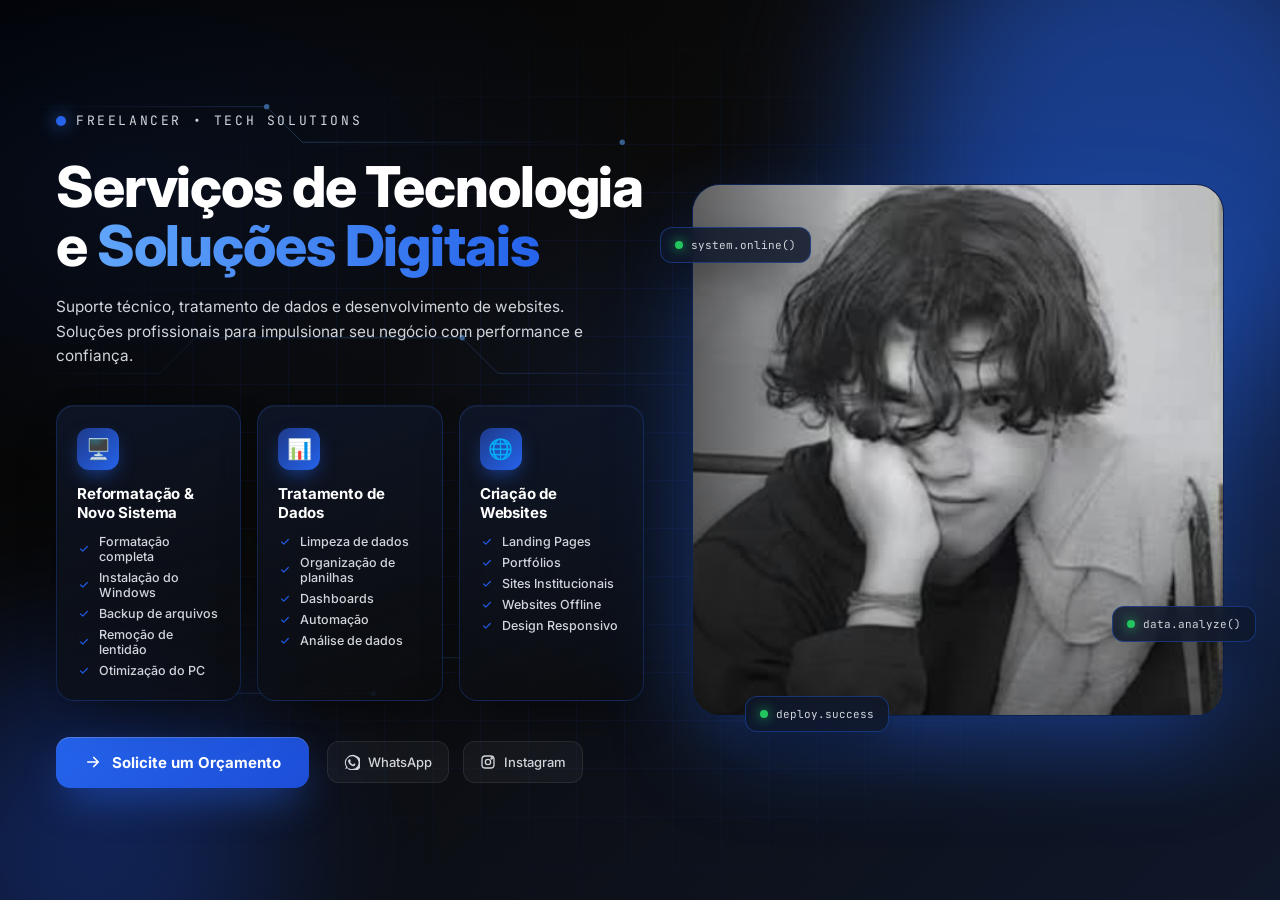
==== index.html @ 6d05ed4f "Add files via upload" ====
<!DOCTYPE html>
<html lang="pt-BR">
<head>
<meta charset="UTF-8" />
<meta name="viewport" content="width=device-width, initial-scale=1.0" />
<title>Serviços de Tecnologia e Soluções Digitais</title>
<meta name="description" content="Suporte técnico, tratamento de dados e desenvolvimento de websites. Freelancer especializado em tecnologia." />
<link href="https://fonts.googleapis.com/css2?family=Inter:wght@400;500;600;700;800;900&family=JetBrains+Mono:wght@400;500&display=swap" rel="stylesheet">
<style>
  * { box-sizing: border-box; margin: 0; padding: 0; }
  :root{
    --bg:#0B0B0B; --navy:#0F172A; --blue:#2563EB; --blue-glow:#3B82F6;
    --graphite:#374151; --light:#D1D5DB; --white:#FFFFFF;
  }
  html,body{background:var(--bg);color:var(--white);font-family:'Inter',sans-serif;-webkit-font-smoothing:antialiased;}
  body{min-height:100vh;overflow-x:hidden;}

  /* Background tech layer */
  .stage{position:relative;min-height:100vh;overflow:hidden;
    background:
      radial-gradient(1200px 600px at 85% 50%, rgba(37,99,235,.25), transparent 60%),
      radial-gradient(900px 500px at 10% 20%, rgba(37,99,235,.10), transparent 60%),
      linear-gradient(135deg,#000 0%, #0B0B0B 40%, #0F172A 100%);
  }
  .grid-bg{position:absolute;inset:0;
    background-image:
      linear-gradient(rgba(37,99,235,.07) 1px, transparent 1px),
      linear-gradient(90deg, rgba(37,99,235,.07) 1px, transparent 1px);
    background-size:48px 48px;
    mask-image:radial-gradient(ellipse at center, #000 40%, transparent 80%);
    pointer-events:none;
  }
  .circuits{position:absolute;inset:0;pointer-events:none;opacity:.55;}
  .glow-orb{position:absolute;border-radius:50%;filter:blur(80px);opacity:.55;pointer-events:none;}
  .orb-1{width:520px;height:520px;background:#2563EB;top:-120px;right:-120px;}
  .orb-2{width:380px;height:380px;background:#1d4ed8;bottom:-140px;left:-100px;opacity:.35;}

  /* Banner layout */
  .banner{position:relative;max-width:1440px;margin:0 auto;padding:64px 56px;display:grid;grid-template-columns:1.05fr .95fr;gap:48px;align-items:center;min-height:100vh;}
  .brand{display:flex;align-items:center;gap:10px;font-family:'JetBrains Mono',monospace;font-size:13px;letter-spacing:.2em;color:var(--light);text-transform:uppercase;margin-bottom:28px;}
  .brand .dot{width:10px;height:10px;border-radius:50%;background:var(--blue);box-shadow:0 0 18px var(--blue-glow);}
  h1{font-size:clamp(38px,4.4vw,64px);line-height:1.05;font-weight:800;letter-spacing:-.02em;}
  h1 .accent{background:linear-gradient(90deg,#60A5FA,#2563EB);-webkit-background-clip:text;background-clip:text;color:transparent;}
  .subtitle{margin-top:20px;font-size:clamp(15px,1.2vw,18px);color:var(--light);max-width:560px;line-height:1.6;}

  /* Bubbles */
  .bubbles{margin-top:36px;display:grid;grid-template-columns:repeat(3,1fr);gap:16px;}
  .bubble{position:relative;padding:22px 20px;border-radius:18px;
    background:linear-gradient(160deg, rgba(15,23,42,.85), rgba(11,11,11,.6));
    border:1px solid rgba(37,99,235,.25);
    backdrop-filter:blur(12px);-webkit-backdrop-filter:blur(12px);
    box-shadow:0 20px 50px -20px rgba(0,0,0,.7), inset 0 1px 0 rgba(255,255,255,.04);
    transition:transform .3s ease, border-color .3s ease, box-shadow .3s ease;
  }
  .bubble:hover{transform:translateY(-4px);border-color:rgba(37,99,235,.6);box-shadow:0 28px 60px -20px rgba(37,99,235,.45);}
  .bubble .icon{width:42px;height:42px;border-radius:12px;display:grid;place-items:center;font-size:20px;
    background:linear-gradient(135deg,#1e3a8a,#2563EB);box-shadow:0 8px 20px -6px rgba(37,99,235,.7);margin-bottom:14px;}
  .bubble h3{font-size:15px;font-weight:700;margin-bottom:12px;letter-spacing:-.01em;}
  .bubble ul{list-style:none;display:flex;flex-direction:column;gap:6px;}
  .bubble li{font-size:12.5px;color:var(--light);display:flex;align-items:center;gap:8px;font-weight:500;}
  .bubble li::before{content:"";width:14px;height:14px;border-radius:4px;background:linear-gradient(135deg,#2563EB,#1d4ed8);
    -webkit-mask:url("data:image/svg+xml;utf8,<svg xmlns='http://www.w3.org/2000/svg' viewBox='0 0 24 24' fill='none' stroke='white' stroke-width='3' stroke-linecap='round' stroke-linejoin='round'><polyline points='20 6 9 17 4 12'/></svg>") center/70% no-repeat;
            mask:url("data:image/svg+xml;utf8,<svg xmlns='http://www.w3.org/2000/svg' viewBox='0 0 24 24' fill='none' stroke='white' stroke-width='3' stroke-linecap='round' stroke-linejoin='round'><polyline points='20 6 9 17 4 12'/></svg>") center/70% no-repeat;
    flex:none;}

  /* CTA */
  .cta-row{margin-top:36px;display:flex;flex-wrap:wrap;align-items:center;gap:18px;}
  .cta{display:inline-flex;align-items:center;gap:10px;padding:16px 28px;border-radius:14px;font-weight:700;font-size:15px;
    background:linear-gradient(135deg,#2563EB,#1d4ed8);color:#fff;text-decoration:none;
    box-shadow:0 18px 40px -12px rgba(37,99,235,.7), inset 0 1px 0 rgba(255,255,255,.2);
    transition:transform .25s ease, box-shadow .25s ease;}
  .cta:hover{transform:translateY(-2px);box-shadow:0 24px 50px -12px rgba(37,99,235,.9);}
  .cta svg{width:18px;height:18px;}
  .contacts{display:flex;gap:14px;flex-wrap:wrap;}
  .contact{display:inline-flex;align-items:center;gap:8px;padding:12px 16px;border-radius:12px;
    background:rgba(255,255,255,.04);border:1px solid rgba(255,255,255,.08);color:var(--light);
    text-decoration:none;font-size:13px;font-weight:500;transition:all .25s ease;}
  .contact:hover{color:#fff;border-color:rgba(37,99,235,.6);background:rgba(37,99,235,.1);}
  .contact svg{width:16px;height:16px;}

  /* Right side - portrait */
  .portrait-wrap{position:relative;aspect-ratio:1/1;width:100%;max-width:560px;justify-self:end;}
  .portrait-frame{position:relative;width:100%;height:100%;border-radius:28px;overflow:hidden;
    border:1px solid rgba(37,99,235,.35);
    box-shadow:0 40px 100px -20px rgba(37,99,235,.45), 0 0 0 1px rgba(255,255,255,.04) inset;
    background:#000;}
  .portrait-frame img{width:100%;height:100%;object-fit:cover;display:block;}
  .portrait-frame::after{content:"";position:absolute;inset:0;
    background:linear-gradient(180deg, transparent 50%, rgba(11,11,11,.5) 100%),
               linear-gradient(90deg, rgba(11,11,11,.5) 0%, transparent 30%);
    pointer-events:none;}
  /* floating tech tags */
  .tag{position:absolute;padding:10px 14px;border-radius:12px;background:rgba(15,23,42,.85);
    border:1px solid rgba(37,99,235,.4);backdrop-filter:blur(10px);
    font-family:'JetBrains Mono',monospace;font-size:11px;color:var(--light);
    box-shadow:0 14px 40px -10px rgba(0,0,0,.7);display:flex;align-items:center;gap:8px;}
  .tag .pulse{width:8px;height:8px;border-radius:50%;background:#22c55e;box-shadow:0 0 12px #22c55e;animation:pulse 1.6s ease-in-out infinite;}
  @keyframes pulse{0%,100%{opacity:1;transform:scale(1)}50%{opacity:.5;transform:scale(.85)}}
  .tag-1{top:8%;left:-6%;}
  .tag-2{bottom:14%;right:-6%;}
  .tag-3{bottom:-3%;left:10%;}

  /* responsive */
  @media (max-width: 980px){
    .banner{grid-template-columns:1fr;padding:40px 24px;gap:40px;}
    .portrait-wrap{justify-self:center;max-width:420px;}
    .bubbles{grid-template-columns:1fr;}
    .tag-1{left:4%;} .tag-2{right:4%;} .tag-3{left:4%;}
  }
</style>
</head>
<body>
<main class="stage">
  <div class="grid-bg"></div>
  <div class="glow-orb orb-1"></div>
  <div class="glow-orb orb-2"></div>
  <svg class="circuits" viewBox="0 0 1440 900" preserveAspectRatio="none" xmlns="http://www.w3.org/2000/svg">
    <defs>
      <linearGradient id="ln" x1="0" x2="1">
        <stop offset="0%" stop-color="#2563EB" stop-opacity="0"/>
        <stop offset="50%" stop-color="#60A5FA" stop-opacity=".9"/>
        <stop offset="100%" stop-color="#2563EB" stop-opacity="0"/>
      </linearGradient>
    </defs>
    <g stroke="url(#ln)" stroke-width="1" fill="none" opacity=".6">
      <path d="M0,120 L300,120 L340,160 L700,160"/>
      <path d="M0,420 L180,420 L220,380 L520,380 L560,420 L900,420"/>
      <path d="M1440,260 L1180,260 L1140,300 L820,300"/>
      <path d="M1440,640 L1200,640 L1160,680 L900,680"/>
      <path d="M0,780 L420,780 L460,740 L820,740"/>
    </g>
    <g fill="#60A5FA">
      <circle cx="300" cy="120" r="3"/><circle cx="700" cy="160" r="3"/>
      <circle cx="520" cy="380" r="3"/><circle cx="900" cy="420" r="3"/>
      <circle cx="1180" cy="260" r="3"/><circle cx="820" cy="300" r="3"/>
      <circle cx="1200" cy="640" r="3"/><circle cx="900" cy="680" r="3"/>
      <circle cx="420" cy="780" r="3"/><circle cx="820" cy="740" r="3"/>
    </g>
  </svg>

  <section class="banner">
    <div class="content">
      <div class="brand">
        <span class="dot"></span>
        <span>Freelancer • Tech Solutions</span>
      </div>
      <h1>Serviços de Tecnologia<br/>e <span class="accent">Soluções Digitais</span></h1>
      <p class="subtitle">Suporte técnico, tratamento de dados e desenvolvimento de websites. Soluções profissionais para impulsionar seu negócio com performance e confiança.</p>

      <div class="bubbles">
        <div class="bubble">
          <div class="icon">🖥️</div>
          <h3>Reformatação & Novo Sistema</h3>
          <ul>
            <li>Formatação completa</li>
            <li>Instalação do Windows</li>
            <li>Backup de arquivos</li>
            <li>Remoção de lentidão</li>
            <li>Otimização do PC</li>
          </ul>
        </div>
        <div class="bubble">
          <div class="icon">📊</div>
          <h3>Tratamento de Dados</h3>
          <ul>
            <li>Limpeza de dados</li>
            <li>Organização de planilhas</li>
            <li>Dashboards</li>
            <li>Automação</li>
            <li>Análise de dados</li>
          </ul>
        </div>
        <div class="bubble">
          <div class="icon">🌐</div>
          <h3>Criação de Websites</h3>
          <ul>
            <li>Landing Pages</li>
            <li>Portfólios</li>
            <li>Sites Institucionais</li>
            <li>Websites Offline</li>
            <li>Design Responsivo</li>
          </ul>
        </div>
      </div>

      <div class="cta-row">
        <a href="https://wa.me/5583993440922" class="cta">
          <svg viewBox="0 0 24 24" fill="none" stroke="currentColor" stroke-width="2.2" stroke-linecap="round" stroke-linejoin="round"><path d="M5 12h14M13 6l6 6-6 6"/></svg>
          Solicite um Orçamento
        </a>
        <div class="contacts">
          <a class="contact" href="https://wa.me/5583993440922" target="_blank" rel="noopener">
            <svg viewBox="0 0 24 24" fill="currentColor"><path d="M20 3.5A11.8 11.8 0 0 0 3.2 19.3L2 22.5l3.3-1.1A11.8 11.8 0 1 0 20 3.5Zm-8 19a9.5 9.5 0 0 1-4.8-1.3l-.3-.2-2 .6.6-1.9-.2-.3A9.5 9.5 0 1 1 12 22.5Zm5.5-7.1c-.3-.2-1.8-.9-2.1-1s-.5-.1-.7.1-.8 1-.9 1.2-.3.1-.6 0a7.8 7.8 0 0 1-3.8-3.3c-.3-.5.3-.5.8-1.5a.5.5 0 0 0 0-.5c0-.1-.7-1.6-.9-2.2s-.5-.5-.7-.5h-.6a1.1 1.1 0 0 0-.8.4 3.4 3.4 0 0 0-1.1 2.5c0 1.5 1.1 2.9 1.2 3.1a11.4 11.4 0 0 0 4.4 3.9c2.6 1.1 2.6.7 3.1.7a2.8 2.8 0 0 0 1.9-1.3 2.4 2.4 0 0 0 .2-1.3c-.1-.1-.3-.2-.6-.3Z"/></svg>
            WhatsApp
          </a>
          <a class="contact" href="https://www.instagram.com/notmonteiro_/" target="_blank" rel="noopener">
            <svg viewBox="0 0 24 24" fill="none" stroke="currentColor" stroke-width="2" stroke-linecap="round" stroke-linejoin="round"><rect x="3" y="3" width="18" height="18" rx="5"/><circle cx="12" cy="12" r="4"/><circle cx="17.5" cy="6.5" r="1" fill="currentColor"/></svg>
            Instagram
          </a>
<!--          <a class="contact" href="mailto:contato@exemplo.com">
            <svg viewBox="0 0 24 24" fill="none" stroke="currentColor" stroke-width="2" stroke-linecap="round" stroke-linejoin="round"><rect x="3" y="5" width="18" height="14" rx="2"/><path d="m3 7 9 6 9-6"/></svg>
            E-mail -->
          </a>
        </div>
      </div>
    </div>

    <div class="portrait-wrap">
      <div class="portrait-frame">
        <img src="kaka.jpeg" alt="Programador freelancer especialista em tecnologia" width="1024" height="1024"/>
      </div>
      <div class="tag tag-1"><span class="pulse"></span>system.online()</div>
      <div class="tag tag-2"><span class="pulse"></span>data.analyze()</div>
      <div class="tag tag-3"><span class="pulse"></span>deploy.success</div>
    </div>
  </section>
</main>
</body>
</html>
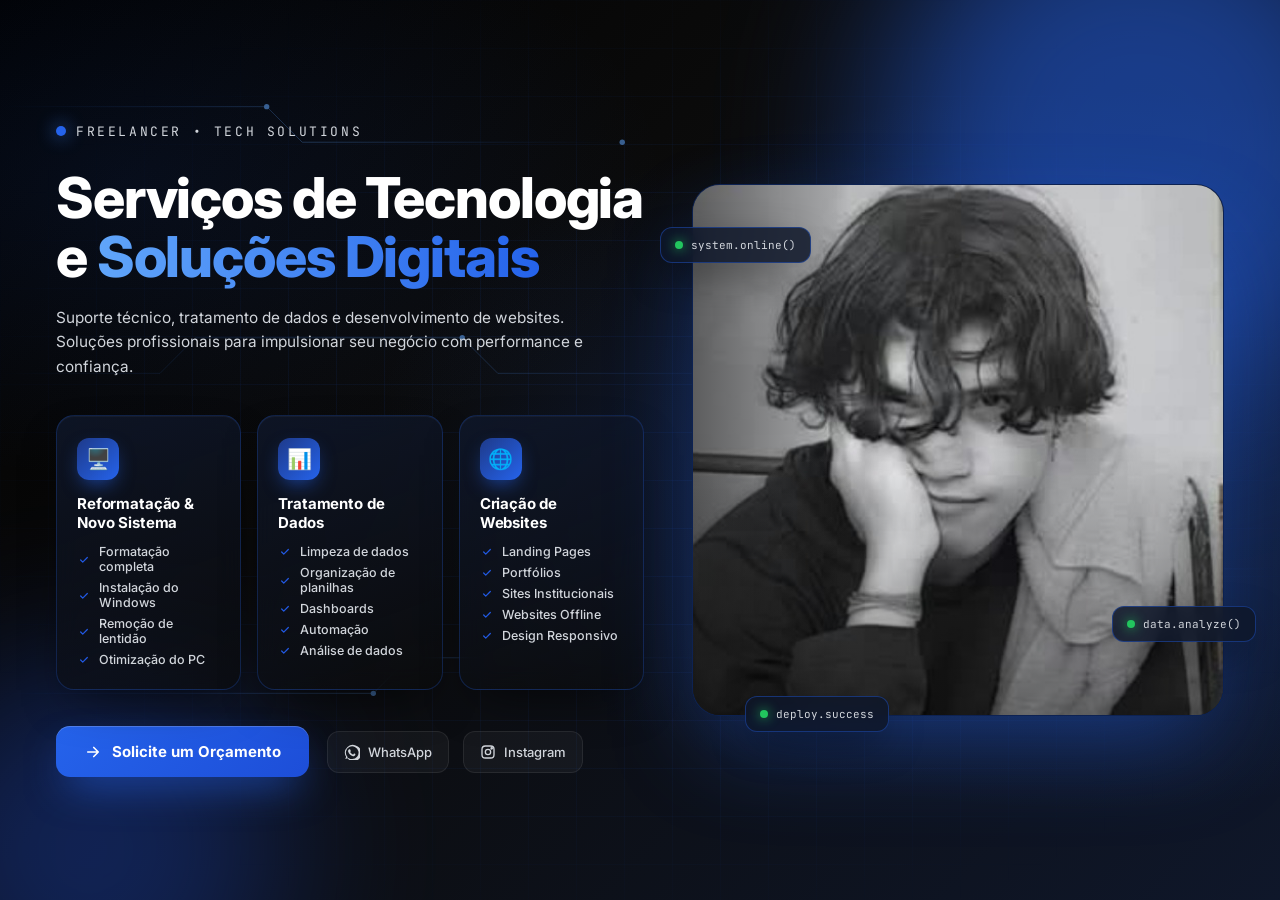
==== commit 3e3b19ca: "Comment out backup files list item Comment out the backup files list item in the HTML." ====
--- a/index.html
+++ b/index.html
@@ -154,7 +154,7 @@
           <ul>
             <li>Formatação completa</li>
             <li>Instalação do Windows</li>
-            <li>Backup de arquivos</li>
+<!--            <li>Backup de arquivos</li> -->
             <li>Remoção de lentidão</li>
             <li>Otimização do PC</li>
           </ul>
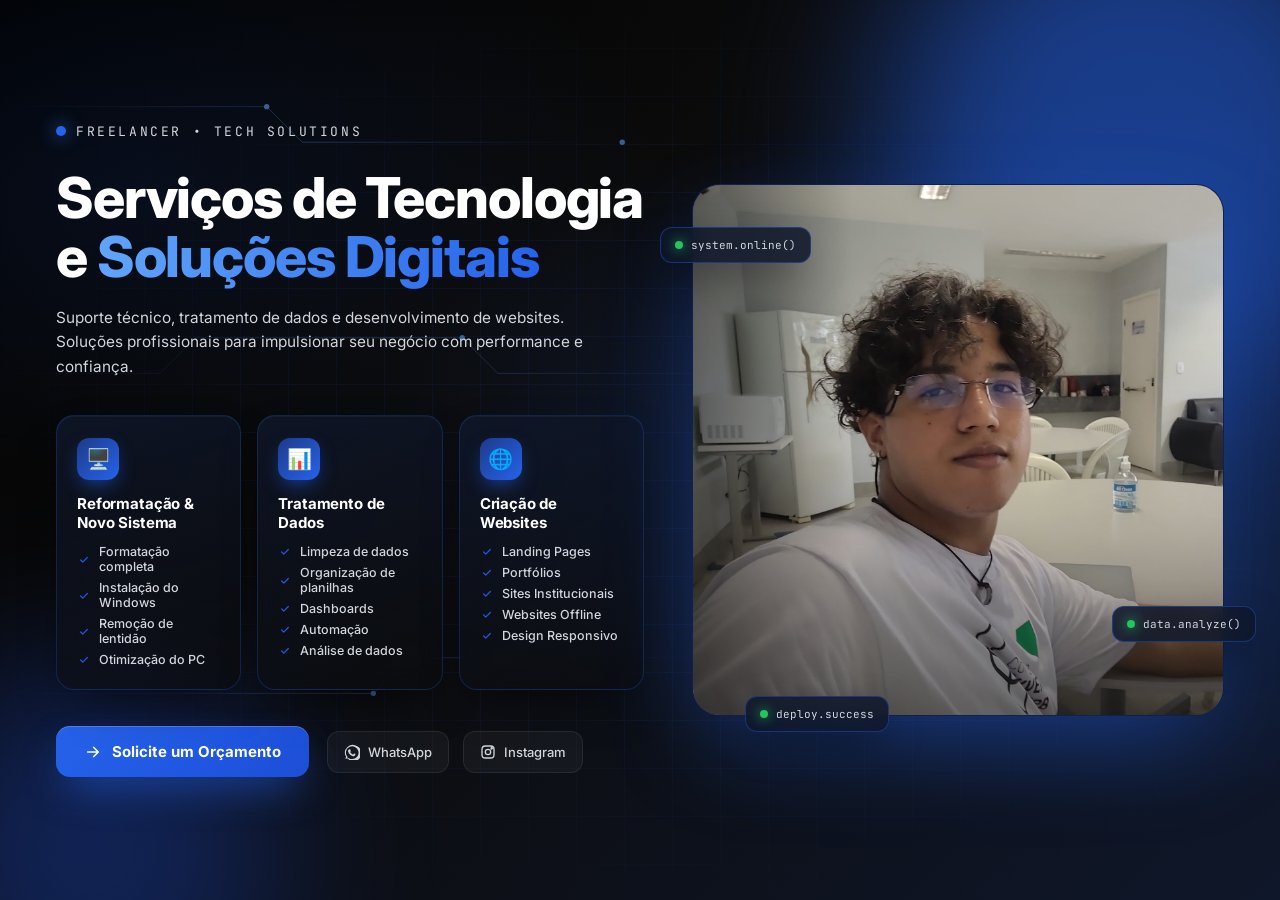
==== commit c4a85d02: "Update index.html" ====
--- a/index.html
+++ b/index.html
@@ -207,7 +207,7 @@
 
     <div class="portrait-wrap">
       <div class="portrait-frame">
-        <img src="kaka.jpeg" alt="Programador freelancer especialista em tecnologia" width="1024" height="1024"/>
+        <img src="kall.jpeg" alt="Programador freelancer especialista em tecnologia" width="1024" height="1024"/>
       </div>
       <div class="tag tag-1"><span class="pulse"></span>system.online()</div>
       <div class="tag tag-2"><span class="pulse"></span>data.analyze()</div>
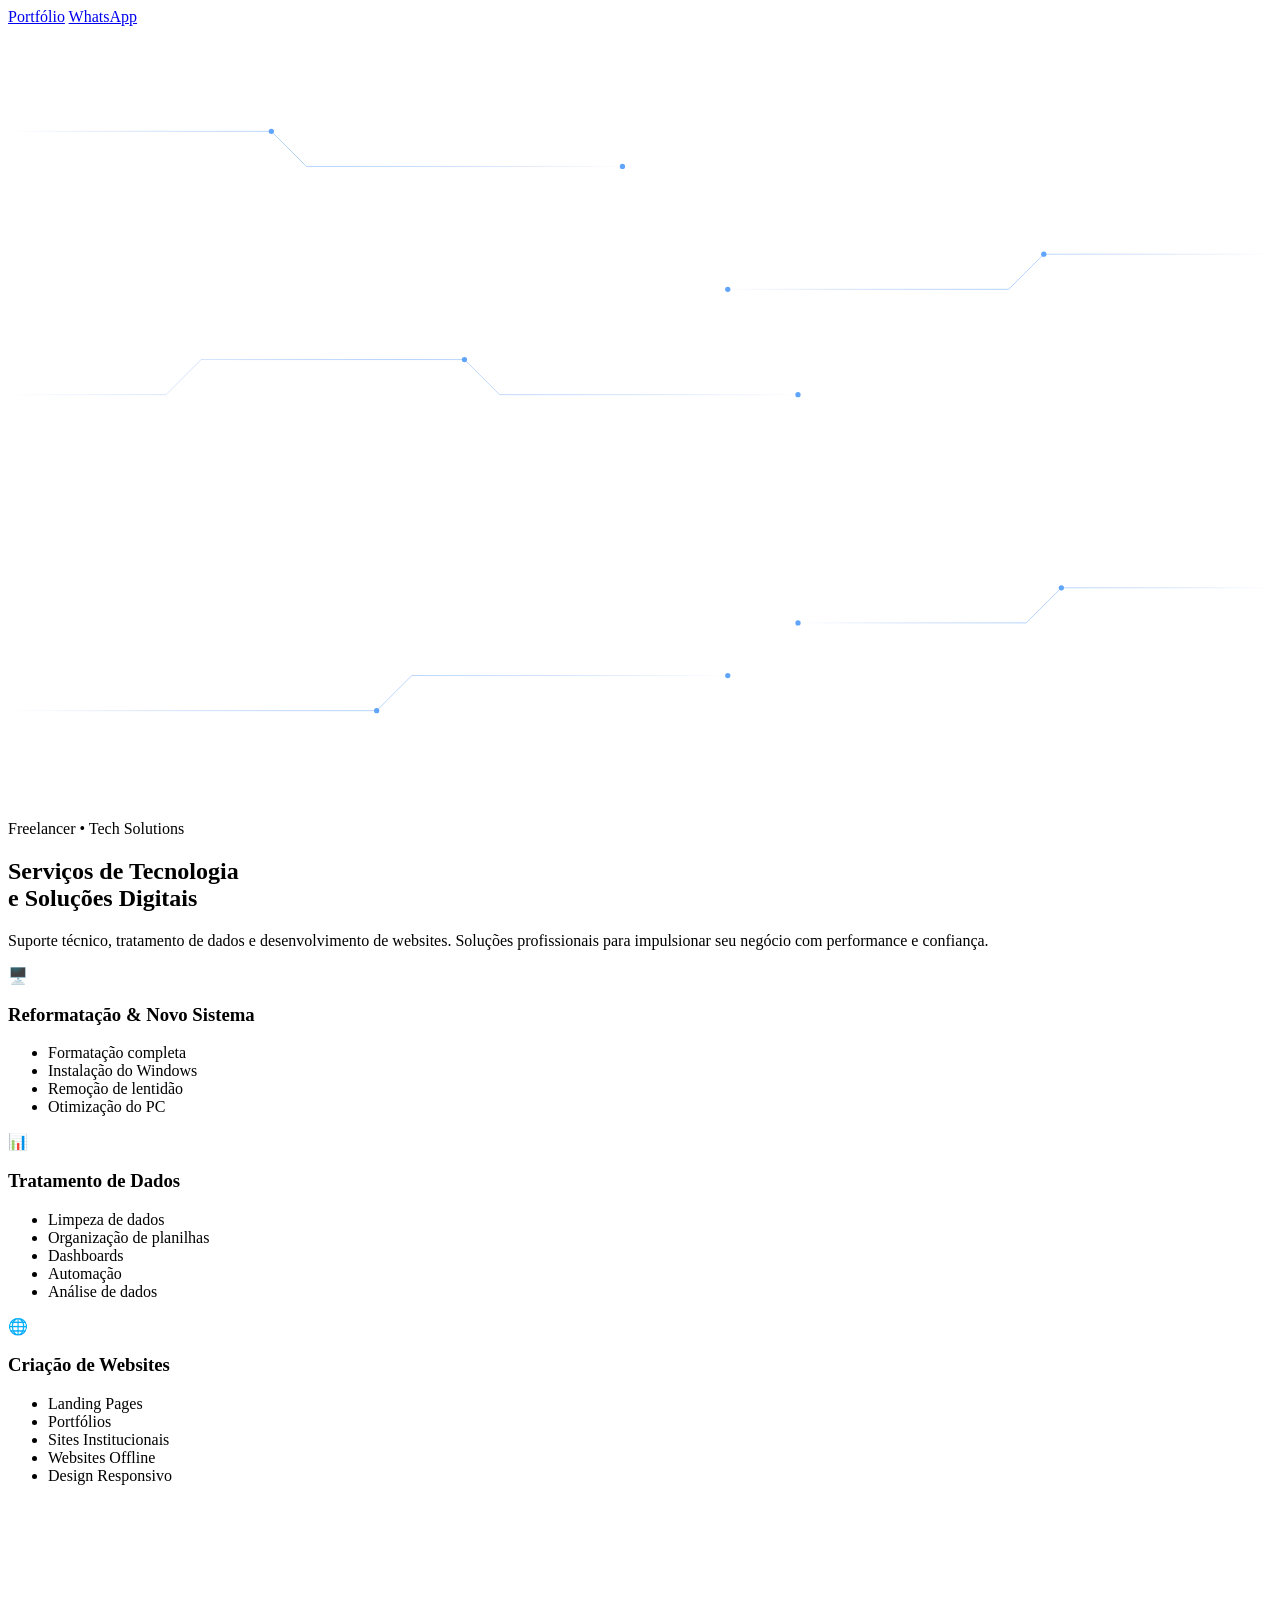
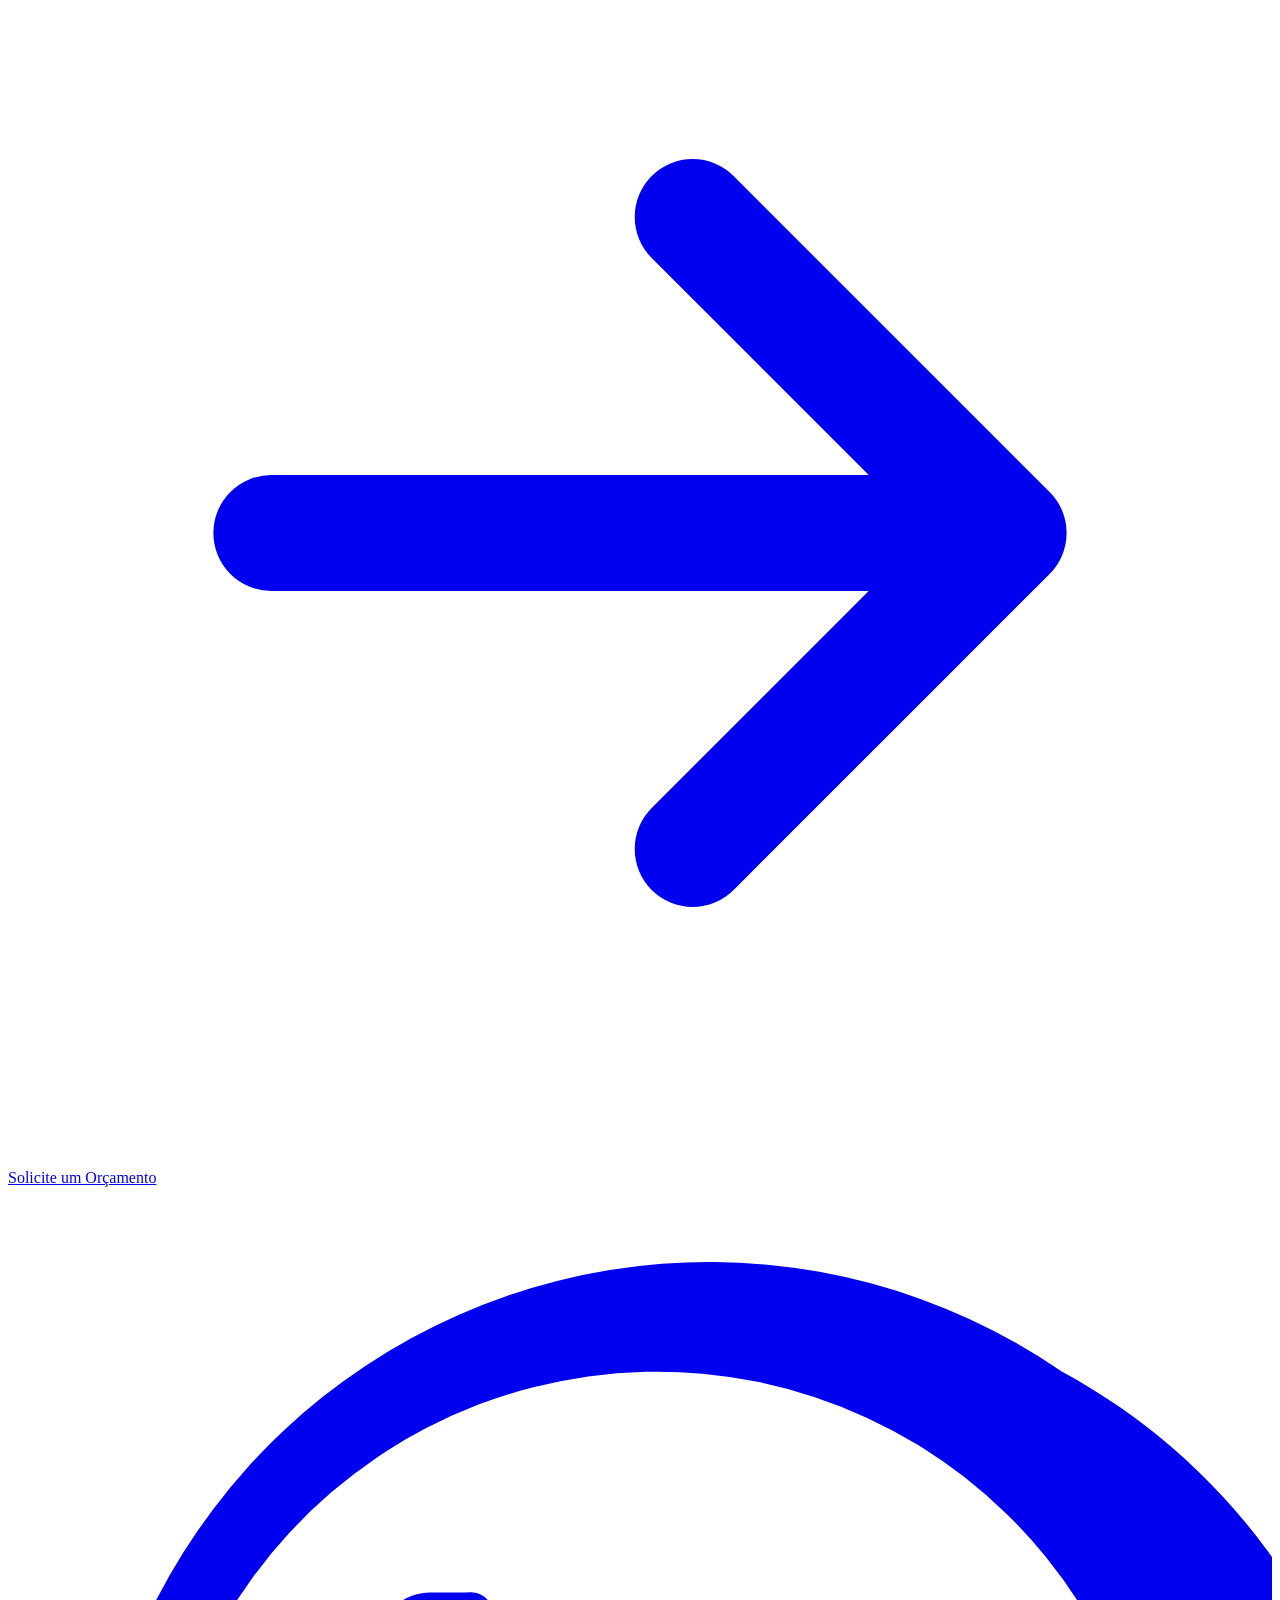
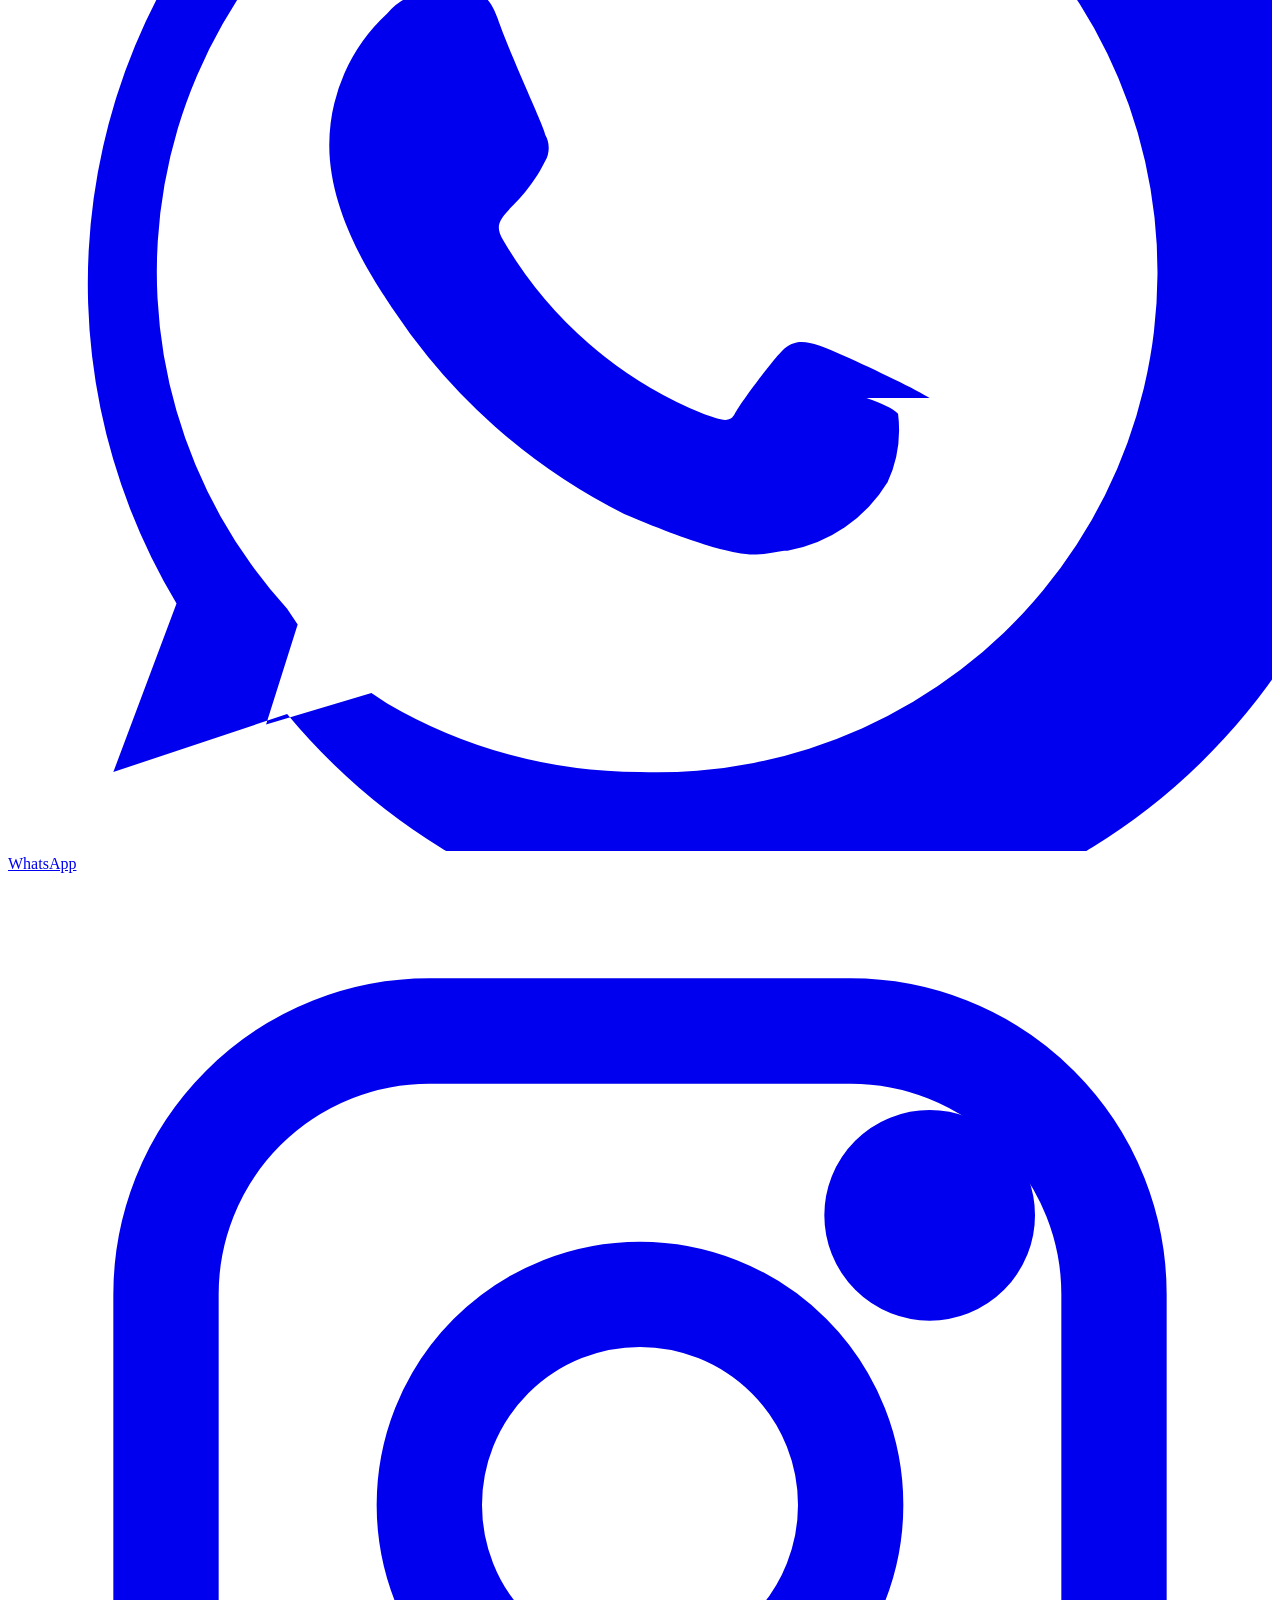
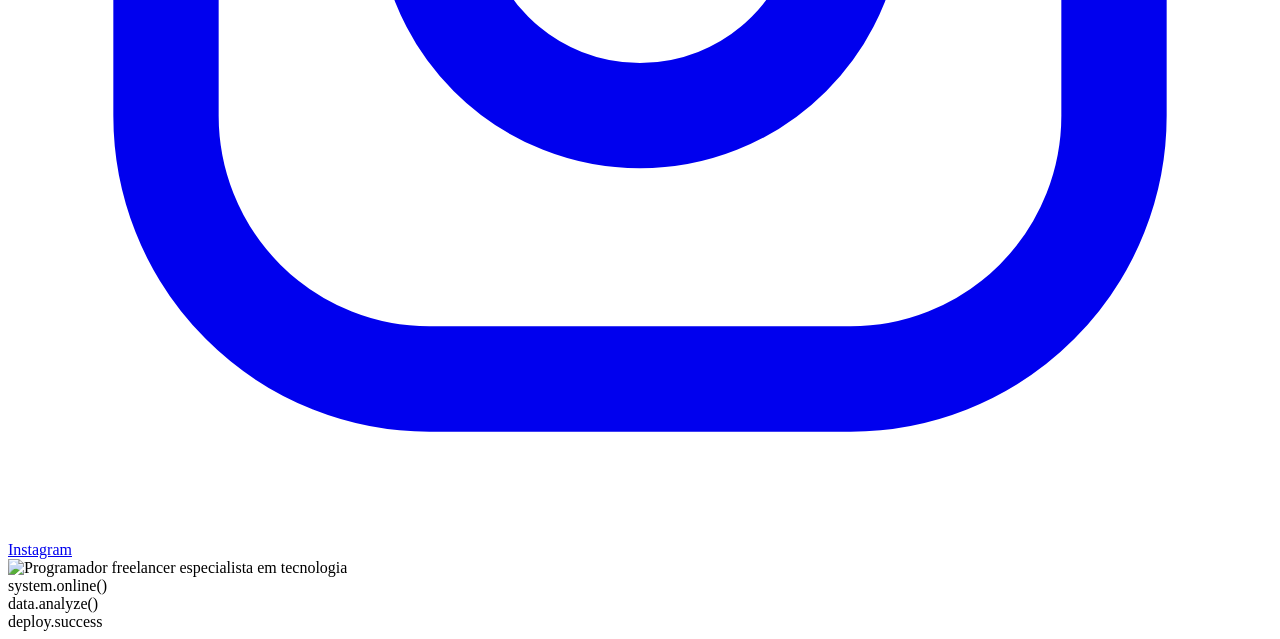
==== commit b685ae65: "Update index.html" ====
--- a/index.html
+++ b/index.html
@@ -6,119 +6,25 @@
 <title>Serviços de Tecnologia e Soluções Digitais</title>
 <meta name="description" content="Suporte técnico, tratamento de dados e desenvolvimento de websites. Freelancer especializado em tecnologia." />
 <link href="https://fonts.googleapis.com/css2?family=Inter:wght@400;500;600;700;800;900&family=JetBrains+Mono:wght@400;500&display=swap" rel="stylesheet">
-<style>
-  * { box-sizing: border-box; margin: 0; padding: 0; }
-  :root{
-    --bg:#0B0B0B; --navy:#0F172A; --blue:#2563EB; --blue-glow:#3B82F6;
-    --graphite:#374151; --light:#D1D5DB; --white:#FFFFFF;
-  }
-  html,body{background:var(--bg);color:var(--white);font-family:'Inter',sans-serif;-webkit-font-smoothing:antialiased;}
-  body{min-height:100vh;overflow-x:hidden;}
-
-  /* Background tech layer */
-  .stage{position:relative;min-height:100vh;overflow:hidden;
-    background:
-      radial-gradient(1200px 600px at 85% 50%, rgba(37,99,235,.25), transparent 60%),
-      radial-gradient(900px 500px at 10% 20%, rgba(37,99,235,.10), transparent 60%),
-      linear-gradient(135deg,#000 0%, #0B0B0B 40%, #0F172A 100%);
-  }
-  .grid-bg{position:absolute;inset:0;
-    background-image:
-      linear-gradient(rgba(37,99,235,.07) 1px, transparent 1px),
-      linear-gradient(90deg, rgba(37,99,235,.07) 1px, transparent 1px);
-    background-size:48px 48px;
-    mask-image:radial-gradient(ellipse at center, #000 40%, transparent 80%);
-    pointer-events:none;
-  }
-  .circuits{position:absolute;inset:0;pointer-events:none;opacity:.55;}
-  .glow-orb{position:absolute;border-radius:50%;filter:blur(80px);opacity:.55;pointer-events:none;}
-  .orb-1{width:520px;height:520px;background:#2563EB;top:-120px;right:-120px;}
-  .orb-2{width:380px;height:380px;background:#1d4ed8;bottom:-140px;left:-100px;opacity:.35;}
-
-  /* Banner layout */
-  .banner{position:relative;max-width:1440px;margin:0 auto;padding:64px 56px;display:grid;grid-template-columns:1.05fr .95fr;gap:48px;align-items:center;min-height:100vh;}
-  .brand{display:flex;align-items:center;gap:10px;font-family:'JetBrains Mono',monospace;font-size:13px;letter-spacing:.2em;color:var(--light);text-transform:uppercase;margin-bottom:28px;}
-  .brand .dot{width:10px;height:10px;border-radius:50%;background:var(--blue);box-shadow:0 0 18px var(--blue-glow);}
-  h1{font-size:clamp(38px,4.4vw,64px);line-height:1.05;font-weight:800;letter-spacing:-.02em;}
-  h1 .accent{background:linear-gradient(90deg,#60A5FA,#2563EB);-webkit-background-clip:text;background-clip:text;color:transparent;}
-  .subtitle{margin-top:20px;font-size:clamp(15px,1.2vw,18px);color:var(--light);max-width:560px;line-height:1.6;}
-
-  /* Bubbles */
-  .bubbles{margin-top:36px;display:grid;grid-template-columns:repeat(3,1fr);gap:16px;}
-  .bubble{position:relative;padding:22px 20px;border-radius:18px;
-    background:linear-gradient(160deg, rgba(15,23,42,.85), rgba(11,11,11,.6));
-    border:1px solid rgba(37,99,235,.25);
-    backdrop-filter:blur(12px);-webkit-backdrop-filter:blur(12px);
-    box-shadow:0 20px 50px -20px rgba(0,0,0,.7), inset 0 1px 0 rgba(255,255,255,.04);
-    transition:transform .3s ease, border-color .3s ease, box-shadow .3s ease;
-  }
-  .bubble:hover{transform:translateY(-4px);border-color:rgba(37,99,235,.6);box-shadow:0 28px 60px -20px rgba(37,99,235,.45);}
-  .bubble .icon{width:42px;height:42px;border-radius:12px;display:grid;place-items:center;font-size:20px;
-    background:linear-gradient(135deg,#1e3a8a,#2563EB);box-shadow:0 8px 20px -6px rgba(37,99,235,.7);margin-bottom:14px;}
-  .bubble h3{font-size:15px;font-weight:700;margin-bottom:12px;letter-spacing:-.01em;}
-  .bubble ul{list-style:none;display:flex;flex-direction:column;gap:6px;}
-  .bubble li{font-size:12.5px;color:var(--light);display:flex;align-items:center;gap:8px;font-weight:500;}
-  .bubble li::before{content:"";width:14px;height:14px;border-radius:4px;background:linear-gradient(135deg,#2563EB,#1d4ed8);
-    -webkit-mask:url("data:image/svg+xml;utf8,<svg xmlns='http://www.w3.org/2000/svg' viewBox='0 0 24 24' fill='none' stroke='white' stroke-width='3' stroke-linecap='round' stroke-linejoin='round'><polyline points='20 6 9 17 4 12'/></svg>") center/70% no-repeat;
-            mask:url("data:image/svg+xml;utf8,<svg xmlns='http://www.w3.org/2000/svg' viewBox='0 0 24 24' fill='none' stroke='white' stroke-width='3' stroke-linecap='round' stroke-linejoin='round'><polyline points='20 6 9 17 4 12'/></svg>") center/70% no-repeat;
-    flex:none;}
-
-  /* CTA */
-  .cta-row{margin-top:36px;display:flex;flex-wrap:wrap;align-items:center;gap:18px;}
-  .cta{display:inline-flex;align-items:center;gap:10px;padding:16px 28px;border-radius:14px;font-weight:700;font-size:15px;
-    background:linear-gradient(135deg,#2563EB,#1d4ed8);color:#fff;text-decoration:none;
-    box-shadow:0 18px 40px -12px rgba(37,99,235,.7), inset 0 1px 0 rgba(255,255,255,.2);
-    transition:transform .25s ease, box-shadow .25s ease;}
-  .cta:hover{transform:translateY(-2px);box-shadow:0 24px 50px -12px rgba(37,99,235,.9);}
-  .cta svg{width:18px;height:18px;}
-  .contacts{display:flex;gap:14px;flex-wrap:wrap;}
-  .contact{display:inline-flex;align-items:center;gap:8px;padding:12px 16px;border-radius:12px;
-    background:rgba(255,255,255,.04);border:1px solid rgba(255,255,255,.08);color:var(--light);
-    text-decoration:none;font-size:13px;font-weight:500;transition:all .25s ease;}
-  .contact:hover{color:#fff;border-color:rgba(37,99,235,.6);background:rgba(37,99,235,.1);}
-  .contact svg{width:16px;height:16px;}
-
-  /* Right side - portrait */
-  .portrait-wrap{position:relative;aspect-ratio:1/1;width:100%;max-width:560px;justify-self:end;}
-  .portrait-frame{position:relative;width:100%;height:100%;border-radius:28px;overflow:hidden;
-    border:1px solid rgba(37,99,235,.35);
-    box-shadow:0 40px 100px -20px rgba(37,99,235,.45), 0 0 0 1px rgba(255,255,255,.04) inset;
-    background:#000;}
-  .portrait-frame img{width:100%;height:100%;object-fit:cover;display:block;}
-  .portrait-frame::after{content:"";position:absolute;inset:0;
-    background:linear-gradient(180deg, transparent 50%, rgba(11,11,11,.5) 100%),
-               linear-gradient(90deg, rgba(11,11,11,.5) 0%, transparent 30%);
-    pointer-events:none;}
-  /* floating tech tags */
-  .tag{position:absolute;padding:10px 14px;border-radius:12px;background:rgba(15,23,42,.85);
-    border:1px solid rgba(37,99,235,.4);backdrop-filter:blur(10px);
-    font-family:'JetBrains Mono',monospace;font-size:11px;color:var(--light);
-    box-shadow:0 14px 40px -10px rgba(0,0,0,.7);display:flex;align-items:center;gap:8px;}
-  .tag .pulse{width:8px;height:8px;border-radius:50%;background:#22c55e;box-shadow:0 0 12px #22c55e;animation:pulse 1.6s ease-in-out infinite;}
-  @keyframes pulse{0%,100%{opacity:1;transform:scale(1)}50%{opacity:.5;transform:scale(.85)}}
-  .tag-1{top:8%;left:-6%;}
-  .tag-2{bottom:14%;right:-6%;}
-  .tag-3{bottom:-3%;left:10%;}
-
-  /* responsive */
-  @media (max-width: 980px){
-    .banner{grid-template-columns:1fr;padding:40px 24px;gap:40px;}
-    .portrait-wrap{justify-self:center;max-width:420px;}
-    .bubbles{grid-template-columns:1fr;}
-    .tag-1{left:4%;} .tag-2{right:4%;} .tag-3{left:4%;}
-  }
-</style>
+<link rel="stylesheet" href="css/geral.css">
 </head>
 <body>
 <main class="stage">
+
+  <nav class="top-nav">
+    <a href="html/portfolio.html">Portfólio</a>
+    <a href="https://wa.me/5583993440922" target="_blank" rel="noopener">WhatsApp</a>
+  </nav>
+
   <div class="grid-bg"></div>
   <div class="glow-orb orb-1"></div>
   <div class="glow-orb orb-2"></div>
+
   <svg class="circuits" viewBox="0 0 1440 900" preserveAspectRatio="none" xmlns="http://www.w3.org/2000/svg">
     <defs>
       <linearGradient id="ln" x1="0" x2="1">
-        <stop offset="0%" stop-color="#2563EB" stop-opacity="0"/>
-        <stop offset="50%" stop-color="#60A5FA" stop-opacity=".9"/>
+        <stop offset="0%"   stop-color="#2563EB" stop-opacity="0"/>
+        <stop offset="50%"  stop-color="#60A5FA" stop-opacity=".9"/>
         <stop offset="100%" stop-color="#2563EB" stop-opacity="0"/>
       </linearGradient>
     </defs>
@@ -130,11 +36,11 @@
       <path d="M0,780 L420,780 L460,740 L820,740"/>
     </g>
     <g fill="#60A5FA">
-      <circle cx="300" cy="120" r="3"/><circle cx="700" cy="160" r="3"/>
-      <circle cx="520" cy="380" r="3"/><circle cx="900" cy="420" r="3"/>
-      <circle cx="1180" cy="260" r="3"/><circle cx="820" cy="300" r="3"/>
-      <circle cx="1200" cy="640" r="3"/><circle cx="900" cy="680" r="3"/>
-      <circle cx="420" cy="780" r="3"/><circle cx="820" cy="740" r="3"/>
+      <circle cx="300"  cy="120" r="3"/><circle cx="700"  cy="160" r="3"/>
+      <circle cx="520"  cy="380" r="3"/><circle cx="900"  cy="420" r="3"/>
+      <circle cx="1180" cy="260" r="3"/><circle cx="820"  cy="300" r="3"/>
+      <circle cx="1200" cy="640" r="3"/><circle cx="900"  cy="680" r="3"/>
+      <circle cx="420"  cy="780" r="3"/><circle cx="820"  cy="740" r="3"/>
     </g>
   </svg>
 
@@ -154,7 +60,6 @@
           <ul>
             <li>Formatação completa</li>
             <li>Instalação do Windows</li>
-<!--            <li>Backup de arquivos</li> -->
             <li>Remoção de lentidão</li>
             <li>Otimização do PC</li>
           </ul>
@@ -197,23 +102,21 @@
             <svg viewBox="0 0 24 24" fill="none" stroke="currentColor" stroke-width="2" stroke-linecap="round" stroke-linejoin="round"><rect x="3" y="3" width="18" height="18" rx="5"/><circle cx="12" cy="12" r="4"/><circle cx="17.5" cy="6.5" r="1" fill="currentColor"/></svg>
             Instagram
           </a>
-<!--          <a class="contact" href="mailto:contato@exemplo.com">
-            <svg viewBox="0 0 24 24" fill="none" stroke="currentColor" stroke-width="2" stroke-linecap="round" stroke-linejoin="round"><rect x="3" y="5" width="18" height="14" rx="2"/><path d="m3 7 9 6 9-6"/></svg>
-            E-mail -->
-          </a>
         </div>
       </div>
     </div>
 
     <div class="portrait-wrap">
       <div class="portrait-frame">
-        <img src="kall.jpeg" alt="Programador freelancer especialista em tecnologia" width="1024" height="1024"/>
+        <img src="images/kall.jpeg" alt="Programador freelancer especialista em tecnologia" width="1024" height="1024"/>
       </div>
       <div class="tag tag-1"><span class="pulse"></span>system.online()</div>
       <div class="tag tag-2"><span class="pulse"></span>data.analyze()</div>
       <div class="tag tag-3"><span class="pulse"></span>deploy.success</div>
     </div>
   </section>
+
 </main>
+<script src="js/geral.js"></script>
 </body>
 </html>
